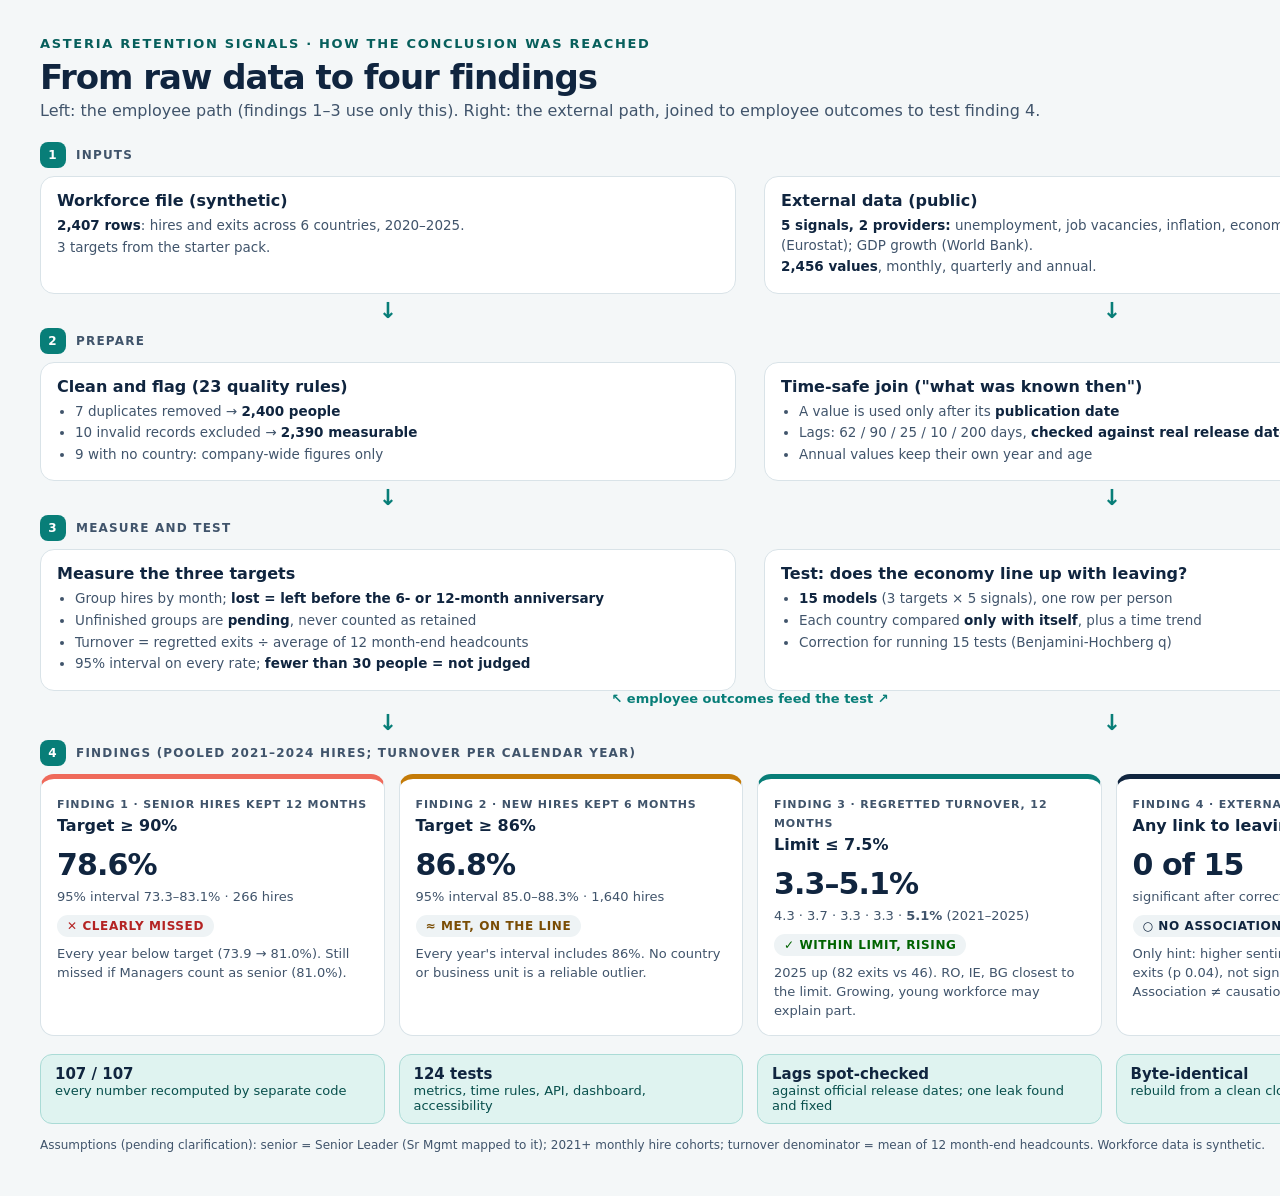
==== presentation/conclusion_flow.html @ 4c60454d "Enhance dashboard functionality and documentation" ====
<!doctype html>
<html lang="en">
<head>
<meta charset="utf-8">
<title>From data to conclusion</title>
<style>
  :root { --ink:#10253f; --soft:#40546b; --paper:#f4f7f8; --line:#d9e3e8; --teal:#087e78; --teal-dark:#075f5c;
    --teal-pale:#dff3f0; --coral:#ef6a5b; --coral-pale:#fff0ed; --amber:#c47b08; --amber-pale:#fff5d9; --navy:#10253f; }
  * { box-sizing: border-box; }
  body { margin: 0; background: var(--paper); color: var(--ink);
    font-family: Inter, ui-sans-serif, system-ui, -apple-system, "Segoe UI", sans-serif; }
  #flow { width: 1500px; padding: 36px 40px 32px; background: var(--paper); }
  .eyebrow { margin: 0 0 6px; color: var(--teal-dark); font-size: 13px; font-weight: 820; letter-spacing: .13em; text-transform: uppercase; }
  h1 { margin: 0 0 4px; font-size: 34px; letter-spacing: -.03em; }
  .lede { margin: 0 0 22px; color: var(--soft); font-size: 16px; }
  .grid { display: grid; grid-template-columns: 1fr 1fr; column-gap: 28px; }
  .stage { display: flex; align-items: center; gap: 10px; margin: 0 0 8px; font-size: 12px; font-weight: 820;
    letter-spacing: .1em; text-transform: uppercase; color: var(--soft); grid-column: 1 / -1; }
  .stage .n { width: 26px; height: 26px; border-radius: 8px; display: grid; place-items: center; color: #fff;
    background: var(--teal); font-size: 12px; }
  .card { background: #fff; border: 1px solid var(--line); border-radius: 14px; padding: 14px 16px; }
  .card h3 { margin: 0 0 6px; font-size: 16px; }
  .card p, .card li { margin: 2px 0; font-size: 13.5px; color: var(--soft); line-height: 1.45; }
  .card ul { margin: 4px 0 0; padding-left: 18px; }
  .card strong { color: var(--ink); }
  .arrows { display: grid; grid-template-columns: 1fr 1fr; column-gap: 28px; margin: 6px 0; }
  .arrow { text-align: center; color: var(--teal); font-size: 22px; font-weight: 900; line-height: 1; }
  .merge { grid-column: 1 / -1; text-align: center; color: var(--teal); font-size: 13px; font-weight: 760; }
  .findings { display: grid; grid-template-columns: repeat(4, 1fr); gap: 14px; margin-top: 4px; }
  .finding { background: #fff; border: 1px solid var(--line); border-top: 5px solid var(--line); border-radius: 14px; padding: 14px 16px; }
  .finding.bad { border-top-color: var(--coral); }
  .finding.ok { border-top-color: var(--teal); }
  .finding.warn { border-top-color: var(--amber); }
  .finding.none { border-top-color: var(--navy); }
  .finding .tag { font-size: 11px; font-weight: 820; letter-spacing: .08em; text-transform: uppercase; color: var(--soft); }
  .finding h3 { margin: 4px 0 8px; font-size: 16px; }
  .finding .metric { color: var(--ink); font-size: 30px; font-weight: 780; letter-spacing: -.03em; margin: 0; }
  .finding .ci { font-size: 13px; color: var(--soft); margin: 2px 0 8px; }
  .verdict { display: inline-block; font-size: 12px; font-weight: 820; letter-spacing: .05em; text-transform: uppercase;
    padding: 4px 10px; border-radius: 999px; background: #eef3f5; }
  .bad .verdict { color: #b42323; } .ok .verdict { color: #006300; } .warn .verdict { color: #7a4d05; } .none .verdict { color: var(--navy); }
  .finding p { margin: 8px 0 0; font-size: 13px; color: var(--soft); line-height: 1.45; }
  .checks { margin-top: 18px; display: grid; grid-template-columns: repeat(4, 1fr); gap: 14px; }
  .check { background: var(--teal-pale); border: 1px solid #aadbd6; border-radius: 12px; padding: 10px 14px; font-size: 13px; color: #084f4c; }
  .check strong { display: block; font-size: 15px; color: var(--ink); }
  .foot { margin-top: 14px; font-size: 12px; color: var(--soft); }
</style>
</head>
<body>
<div id="flow">
  <p class="eyebrow">Asteria retention signals · how the conclusion was reached</p>
  <h1>From raw data to four findings</h1>
  <p class="lede">Left: the employee path (findings 1–3 use only this). Right: the external path, joined to employee outcomes to test finding 4.</p>

  <div class="grid">
    <div class="stage"><span class="n">1</span> Inputs</div>
    <div class="card">
      <h3>Workforce file (synthetic)</h3>
      <p><strong>2,407 rows</strong>: hires and exits across 6 countries, 2020–2025.</p>
      <p>3 targets from the starter pack.</p>
    </div>
    <div class="card">
      <h3>External data (public)</h3>
      <p><strong>5 signals, 2 providers:</strong> unemployment, job vacancies, inflation, economic sentiment (Eurostat); GDP growth (World Bank).</p>
      <p><strong>2,456 values</strong>, monthly, quarterly and annual.</p>
    </div>
  </div>
  <div class="arrows"><div class="arrow">↓</div><div class="arrow">↓</div></div>

  <div class="grid">
    <div class="stage"><span class="n">2</span> Prepare</div>
    <div class="card">
      <h3>Clean and flag (23 quality rules)</h3>
      <ul>
        <li>7 duplicates removed → <strong>2,400 people</strong></li>
        <li>10 invalid records excluded → <strong>2,390 measurable</strong></li>
        <li>9 with no country: company-wide figures only</li>
      </ul>
    </div>
    <div class="card">
      <h3>Time-safe join ("what was known then")</h3>
      <ul>
        <li>A value is used only after its <strong>publication date</strong></li>
        <li>Lags: 62 / 90 / 25 / 10 / 200 days, <strong>checked against real release dates</strong></li>
        <li>Annual values keep their own year and age</li>
      </ul>
    </div>
  </div>
  <div class="arrows"><div class="arrow">↓</div><div class="arrow">↓</div></div>

  <div class="grid">
    <div class="stage"><span class="n">3</span> Measure and test</div>
    <div class="card">
      <h3>Measure the three targets</h3>
      <ul>
        <li>Group hires by month; <strong>lost = left before the 6- or 12-month anniversary</strong></li>
        <li>Unfinished groups are <strong>pending</strong>, never counted as retained</li>
        <li>Turnover = regretted exits ÷ average of 12 month-end headcounts</li>
        <li>95% interval on every rate; <strong>fewer than 30 people = not judged</strong></li>
      </ul>
    </div>
    <div class="card">
      <h3>Test: does the economy line up with leaving?</h3>
      <ul>
        <li><strong>15 models</strong> (3 targets × 5 signals), one row per person</li>
        <li>Each country compared <strong>only with itself</strong>, plus a time trend</li>
        <li>Correction for running 15 tests (Benjamini-Hochberg q)</li>
      </ul>
    </div>
    <div class="merge">↖ employee outcomes feed the test ↗</div>
  </div>
  <div class="arrows"><div class="arrow">↓</div><div class="arrow">↓</div></div>

  <div class="stage" style="display:flex"><span class="n">4</span> Findings (pooled 2021–2024 hires; turnover per calendar year)</div>
  <div class="findings">
    <div class="finding bad">
      <span class="tag">Finding 1 · senior hires kept 12 months</span>
      <h3>Target ≥ 90%</h3>
      <p class="metric">78.6%</p>
      <p class="ci">95% interval 73.3–83.1% · 266 hires</p>
      <span class="verdict">✕ Clearly missed</span>
      <p>Every year below target (73.9 → 81.0%). Still missed if Managers count as senior (81.0%).</p>
    </div>
    <div class="finding warn">
      <span class="tag">Finding 2 · new hires kept 6 months</span>
      <h3>Target ≥ 86%</h3>
      <p class="metric">86.8%</p>
      <p class="ci">95% interval 85.0–88.3% · 1,640 hires</p>
      <span class="verdict">≈ Met, on the line</span>
      <p>Every year's interval includes 86%. No country or business unit is a reliable outlier.</p>
    </div>
    <div class="finding ok">
      <span class="tag">Finding 3 · regretted turnover, 12 months</span>
      <h3>Limit ≤ 7.5%</h3>
      <p class="metric">3.3–5.1%</p>
      <p class="ci">4.3 · 3.7 · 3.3 · 3.3 · <strong>5.1%</strong> (2021–2025)</p>
      <span class="verdict">✓ Within limit, rising</span>
      <p>2025 up (82 exits vs 46). RO, IE, BG closest to the limit. Growing, young workforce may explain part.</p>
    </div>
    <div class="finding none">
      <span class="tag">Finding 4 · external signals</span>
      <h3>Any link to leaving?</h3>
      <p class="metric">0 of 15</p>
      <p class="ci">significant after correction · smallest q 0.53</p>
      <span class="verdict">○ No association</span>
      <p>Only hint: higher sentiment, fewer regretted exits (p 0.04), not significant after correction. Association ≠ causation.</p>
    </div>
  </div>

  <div class="checks">
    <div class="check"><strong>107 / 107</strong>every number recomputed by separate code</div>
    <div class="check"><strong>124 tests</strong>metrics, time rules, API, dashboard, accessibility</div>
    <div class="check"><strong>Lags spot-checked</strong>against official release dates; one leak found and fixed</div>
    <div class="check"><strong>Byte-identical</strong>rebuild from a clean clone</div>
  </div>
  <p class="foot">Assumptions (pending clarification): senior = Senior Leader (Sr Mgmt mapped to it); 2021+ monthly hire cohorts; turnover denominator = mean of 12 month-end headcounts. Workforce data is synthetic.</p>
</div>
</body>
</html>
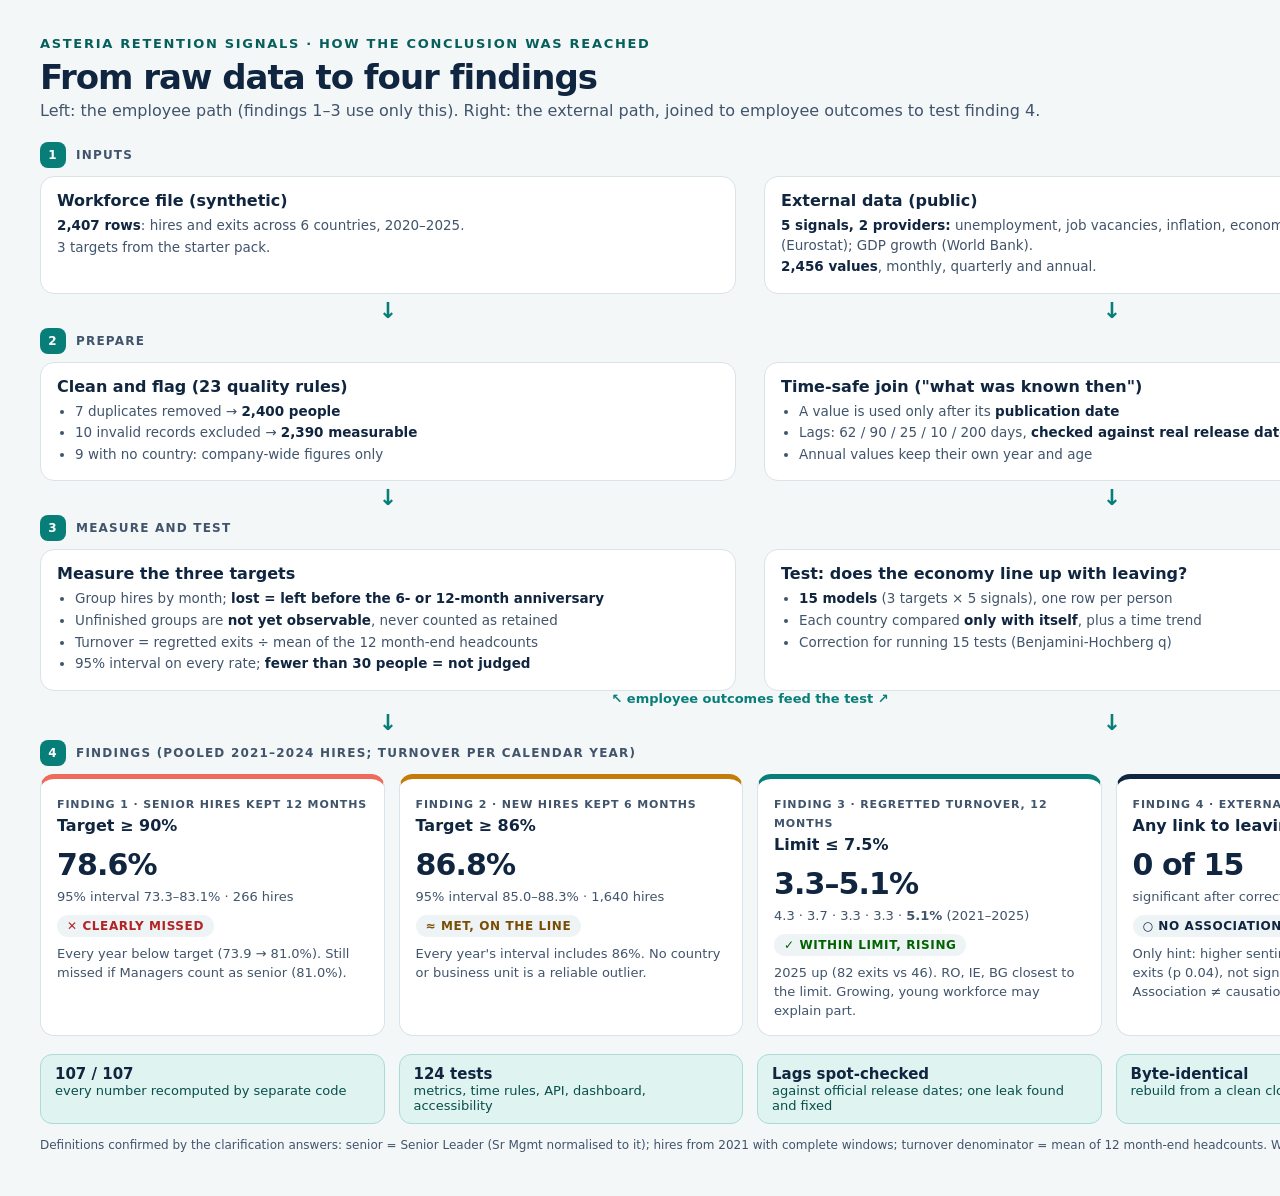
==== commit fc7cb636: "Refine documentation and enhance dashboard functionality structure and maintainability, eliminating " ====
--- a/presentation/conclusion_flow.html
+++ b/presentation/conclusion_flow.html
@@ -94,8 +94,8 @@
       <h3>Measure the three targets</h3>
       <ul>
         <li>Group hires by month; <strong>lost = left before the 6- or 12-month anniversary</strong></li>
-        <li>Unfinished groups are <strong>pending</strong>, never counted as retained</li>
-        <li>Turnover = regretted exits ÷ average of 12 month-end headcounts</li>
+        <li>Unfinished groups are <strong>not yet observable</strong>, never counted as retained</li>
+        <li>Turnover = regretted exits ÷ mean of the 12 month-end headcounts</li>
         <li>95% interval on every rate; <strong>fewer than 30 people = not judged</strong></li>
       </ul>
     </div>
@@ -153,7 +153,7 @@
     <div class="check"><strong>Lags spot-checked</strong>against official release dates; one leak found and fixed</div>
     <div class="check"><strong>Byte-identical</strong>rebuild from a clean clone</div>
   </div>
-  <p class="foot">Assumptions (pending clarification): senior = Senior Leader (Sr Mgmt mapped to it); 2021+ monthly hire cohorts; turnover denominator = mean of 12 month-end headcounts. Workforce data is synthetic.</p>
+  <p class="foot">Definitions confirmed by the clarification answers: senior = Senior Leader (Sr Mgmt normalised to it); hires from 2021 with complete windows; turnover denominator = mean of 12 month-end headcounts. Workforce data is synthetic.</p>
 </div>
 </body>
 </html>
